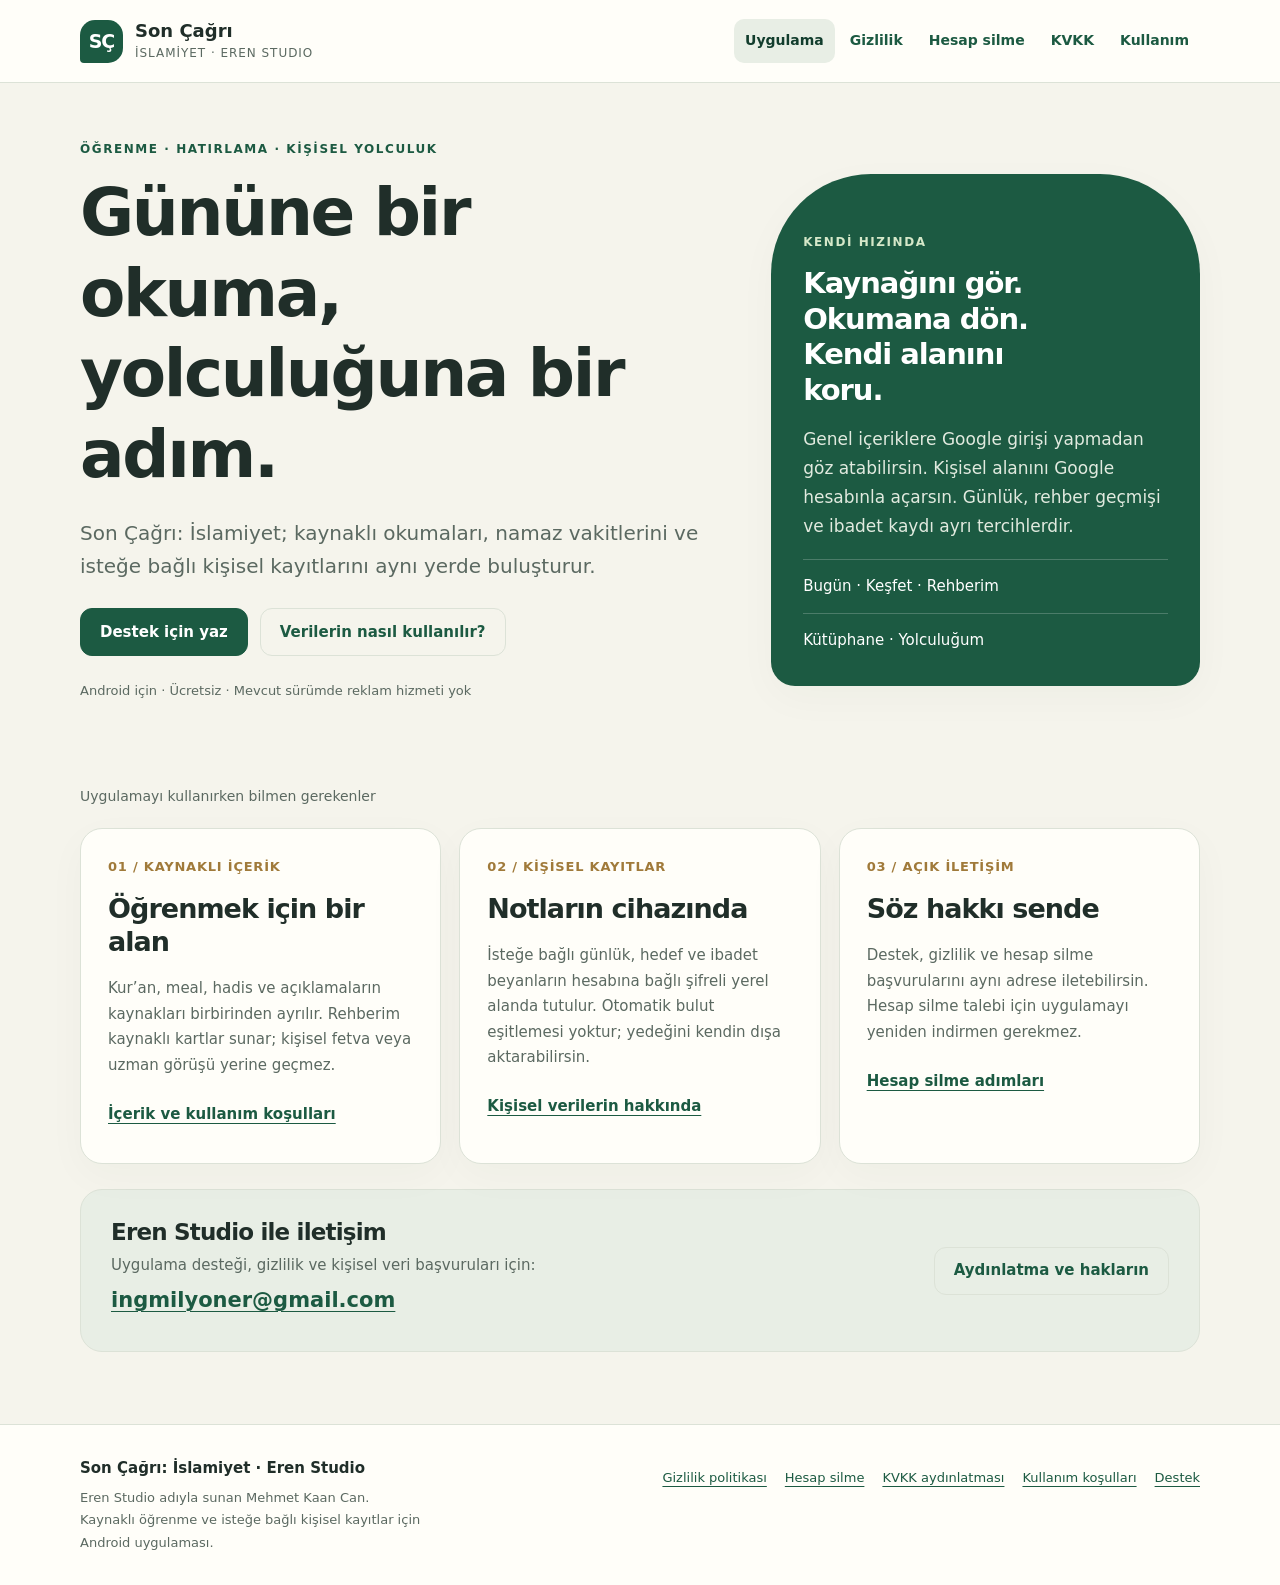
==== index.html @ 75243ef0 "Publish Son Cagri privacy, KVKK and account deletion information" ====
<!doctype html>
<html lang="tr">
<head><meta charset="utf-8"><meta name="viewport" content="width=device-width,initial-scale=1"><meta name="theme-color" content="#1c5a42"><meta name="application-name" content="Son Çağrı: İslamiyet"><meta name="description" content="Son Çağrı: İslamiyet uygulaması hakkında bilgi, destek, gizlilik ve hesap silme başvuruları."><title>Son Çağrı: İslamiyet · Eren Studio</title><link rel="stylesheet" href="style.css"></head>
<body>
<a class="skip" href="#icerik">İçeriğe geç</a>
<header class="site-header"><div class="wrap header-inner"><a class="brand" href="index.html" aria-label="Son Çağrı ana sayfa"><span class="brand-mark" aria-hidden="true">SÇ</span><span><span class="brand-name">Son Çağrı</span><span class="brand-sub">İSLAMİYET · EREN STUDIO</span></span></a><nav class="site-nav" aria-label="Ana gezinme"><a href="index.html" aria-current="page">Uygulama</a><a href="privacy.html">Gizlilik</a><a href="delete-account.html">Hesap silme</a><a href="kvkk.html">KVKK</a><a href="terms.html">Kullanım</a></nav></div></header>
<main id="icerik"><div class="wrap">
<section class="hero"><div><span class="eyebrow">Öğrenme · Hatırlama · Kişisel yolculuk</span><h1>Gününe bir okuma, yolculuğuna bir adım.</h1><p class="lead">Son Çağrı: İslamiyet; kaynaklı okumaları, namaz vakitlerini ve isteğe bağlı kişisel kayıtlarını aynı yerde buluşturur.</p><div class="actions"><a class="button" href="mailto:ingmilyoner@gmail.com?subject=Son%20Cagri%20destek">Destek için yaz</a><a class="button secondary" href="privacy.html">Verilerin nasıl kullanılır?</a></div><p class="meta">Android için · Ücretsiz · Mevcut sürümde reklam hizmeti yok</p></div><aside class="hero-panel" aria-label="Uygulamadaki alanlar"><span class="eyebrow">Kendi hızında</span><h2>Kaynağını gör.<br>Okumana dön.<br>Kendi alanını koru.</h2><p>Genel içeriklere Google girişi yapmadan göz atabilirsin. Kişisel alanını Google hesabınla açarsın. Günlük, rehber geçmişi ve ibadet kaydı ayrı tercihlerdir.</p><div class="mini-row">Bugün · Keşfet · Rehberim</div><div class="mini-row">Kütüphane · Yolculuğum</div></aside></section>
<p class="section-label">Uygulamayı kullanırken bilmen gerekenler</p>
<div class="cards"><article class="card"><span class="card-number">01 / KAYNAKLI İÇERİK</span><h2>Öğrenmek için bir alan</h2><p>Kur’an, meal, hadis ve açıklamaların kaynakları birbirinden ayrılır. Rehberim kaynaklı kartlar sunar; kişisel fetva veya uzman görüşü yerine geçmez.</p><a class="card-link" href="terms.html#icerik">İçerik ve kullanım koşulları</a></article><article class="card"><span class="card-number">02 / KİŞİSEL KAYITLAR</span><h2>Notların cihazında</h2><p>İsteğe bağlı günlük, hedef ve ibadet beyanların hesabına bağlı şifreli yerel alanda tutulur. Otomatik bulut eşitlemesi yoktur; yedeğini kendin dışa aktarabilirsin.</p><a class="card-link" href="privacy.html#kisisel-alan">Kişisel verilerin hakkında</a></article><article class="card"><span class="card-number">03 / AÇIK İLETİŞİM</span><h2>Söz hakkı sende</h2><p>Destek, gizlilik ve hesap silme başvurularını aynı adrese iletebilirsin. Hesap silme talebi için uygulamayı yeniden indirmen gerekmez.</p><a class="card-link" href="delete-account.html">Hesap silme adımları</a></article></div>
<section class="band"><div><h2>Eren Studio ile iletişim</h2><p>Uygulama desteği, gizlilik ve kişisel veri başvuruları için:</p><a class="contact-email" href="mailto:ingmilyoner@gmail.com">ingmilyoner@gmail.com</a></div><a class="button secondary" href="kvkk.html">Aydınlatma ve hakların</a></section>
</div></main>
<footer class="site-footer"><div class="wrap footer-inner"><div><p class="footer-brand">Son Çağrı: İslamiyet · Eren Studio</p><p class="footer-note">Eren Studio adıyla sunan Mehmet Kaan Can.</p><p class="footer-note">Kaynaklı öğrenme ve isteğe bağlı kişisel kayıtlar için Android uygulaması.</p></div><nav class="footer-links" aria-label="Yasal bilgiler ve destek"><a href="privacy.html">Gizlilik politikası</a><a href="delete-account.html">Hesap silme</a><a href="kvkk.html">KVKK aydınlatması</a><a href="terms.html">Kullanım koşulları</a><a href="mailto:ingmilyoner@gmail.com">Destek</a></nav></div></footer>
</body></html>
---- style.css ----
:root{color-scheme:light;--paper:#f5f4ec;--surface:#fffef9;--ink:#202e29;--muted:#5b6961;--green:#1c5a42;--green-dark:#123d2d;--soft:#e8eee5;--line:#dce2d7;--gold:#a07a3a;--radius:22px;--shadow:0 12px 40px #253e2f08}
*{box-sizing:border-box}html{scroll-behavior:smooth;scroll-padding-top:24px}body{margin:0;background:var(--paper);color:var(--ink);font-family:system-ui,-apple-system,"Segoe UI",sans-serif;font-size:17px;line-height:1.7}a{color:var(--green);text-decoration-thickness:1px;text-underline-offset:4px}a:hover{color:var(--green-dark)}a:focus-visible,summary:focus-visible{outline:3px solid var(--gold);outline-offset:4px;border-radius:4px}button,a,summary{-webkit-tap-highlight-color:transparent}.skip{position:absolute;left:16px;top:-100px;z-index:10;background:var(--surface);padding:12px 18px}.skip:focus{top:12px}.wrap{width:min(1120px,calc(100% - 48px));margin-inline:auto}.site-header{border-bottom:1px solid var(--line);background:var(--surface)}.header-inner{display:flex;justify-content:space-between;align-items:center;gap:24px;padding-block:19px}.brand{display:flex;align-items:center;gap:12px;text-decoration:none;color:var(--ink);min-height:44px}.brand-mark{display:grid;place-items:center;width:43px;height:43px;background:var(--green);color:#fff;border-radius:15px 15px 15px 4px;font-size:19px;letter-spacing:-1px;font-weight:750;flex-shrink:0}.brand-name{display:block;font-size:18px;font-weight:750;line-height:1.3}.brand-sub{display:block;color:var(--muted);font-size:12px;letter-spacing:.08em}.site-nav{display:flex;gap:4px;flex-wrap:wrap;justify-content:flex-end}.site-nav a{display:inline-flex;align-items:center;min-height:44px;padding:8px 11px;border-radius:10px;font-size:14px;font-weight:600;text-decoration:none;white-space:nowrap}.site-nav a[aria-current="page"]{background:var(--soft);color:var(--green-dark)}main{padding-block:56px 72px}.eyebrow{display:block;color:var(--green);font-size:12px;font-weight:750;letter-spacing:.13em;text-transform:uppercase;margin-bottom:14px}h1,h2,h3,p{margin-top:0}h1,h2,h3{line-height:1.22;letter-spacing:-.035em}h1{font-size:clamp(35px,5.1vw,63px);font-weight:650;margin-bottom:22px;max-width:850px}h2{font-size:27px;font-weight:650;margin-bottom:17px}h3{font-size:20px;font-weight:650;margin-bottom:11px}p{margin-bottom:18px}.lead{font-size:20px;line-height:1.65;color:var(--muted);max-width:780px}.meta{font-size:13px;color:var(--muted);margin-top:24px}.hero{display:grid;grid-template-columns:1.2fr .8fr;gap:48px;align-items:center;padding-bottom:52px}.hero h1{font-size:clamp(38px,5.5vw,66px)}.hero-panel{background:var(--green);border-radius:100px 100px 24px 24px;padding:58px 32px 32px;color:#fff;box-shadow:var(--shadow)}.hero-panel .eyebrow{color:#d5e8c9}.hero-panel h2{font-size:29px;max-width:280px}.hero-panel p{color:#e1eadf}.hero-panel .mini-row{padding-block:14px;border-top:1px solid #ffffff35;font-size:15px}.hero-panel .mini-row:last-child{padding-bottom:0}.button{display:inline-flex;align-items:center;justify-content:center;gap:8px;min-height:48px;padding:11px 19px;border:1px solid var(--green);border-radius:12px;background:var(--green);color:#fff;font-weight:650;font-size:15px;text-decoration:none;line-height:1.5}.button:hover{background:var(--green-dark);color:#fff}.button.secondary{background:transparent;color:var(--green);border-color:var(--line)}.button.secondary:hover{background:var(--soft)}.actions{display:flex;flex-wrap:wrap;gap:12px;margin-block:25px 10px}.section-label{padding-top:12px;margin-bottom:20px;font-size:14px;color:var(--muted)}.cards{display:grid;grid-template-columns:repeat(3,minmax(0,1fr));gap:18px}.card{padding:27px;background:var(--surface);border:1px solid var(--line);border-radius:var(--radius);box-shadow:var(--shadow)}.card p{font-size:15px;color:var(--muted);margin-bottom:0}.card a.card-link{display:inline-flex;align-items:center;min-height:44px;margin-top:14px;font-size:15px;font-weight:650}.card-number{color:var(--gold);font-size:13px;font-weight:750;letter-spacing:.06em;display:block;margin-bottom:15px}.band{margin-top:25px;padding:28px 30px;border:1px solid var(--line);border-radius:var(--radius);background:var(--soft);display:flex;align-items:center;justify-content:space-between;gap:25px}.band h2{font-size:23px;margin-bottom:7px}.band p{margin:0;color:var(--muted);font-size:15px}.page-intro{padding-bottom:30px;border-bottom:1px solid var(--line);margin-bottom:35px}.page-intro h1{font-size:clamp(34px,4.5vw,50px)}.document-layout{display:grid;grid-template-columns:220px minmax(0,1fr);gap:48px}.toc{align-self:start;position:sticky;top:20px}.toc-title{font-size:12px;letter-spacing:.1em;text-transform:uppercase;color:var(--muted);font-weight:700;margin-bottom:11px}.toc a{display:flex;align-items:center;min-height:44px;padding:7px 0;font-size:14px;text-decoration:none;border-bottom:1px solid var(--line);line-height:1.5}.prose{max-width:810px;min-width:0}.prose section{margin-bottom:36px}.prose h2{font-size:25px}.prose h3{font-size:19px;margin-top:24px}.prose p,.prose li{font-size:16px;line-height:1.8}.prose ul,.prose ol{padding-left:24px;margin-block:14px 20px}.prose li{padding-left:3px;margin-bottom:9px}.prose strong{font-weight:700}.note{padding:19px 22px;border-left:3px solid var(--green);border-radius:0 12px 12px 0;background:var(--soft);font-size:15px;line-height:1.75;margin-block:22px}.note p:last-child{margin-bottom:0}.contact-box{background:var(--surface);padding:27px;border:1px solid var(--line);border-radius:var(--radius);margin-block:25px}.contact-email{display:inline-flex;align-items:center;min-height:44px;font-weight:650;font-size:clamp(17px,2vw,21px);overflow-wrap:anywhere;word-break:break-word}.contact-box p{margin-bottom:10px}.contact-box .small{margin-bottom:0}.small{font-size:14px!important;color:var(--muted)}.flow-list{list-style:none;padding:0!important;counter-reset:flow}.flow-list li{counter-increment:flow;position:relative;padding:0 0 19px 47px!important;margin:0 0 20px;border-bottom:1px solid var(--line)}.flow-list li::before{content:counter(flow);position:absolute;left:0;top:1px;display:grid;place-items:center;width:30px;height:30px;border-radius:50%;background:var(--soft);color:var(--green);font-size:14px;font-weight:750}.flow-list li strong{display:block;margin-bottom:4px}details{background:var(--surface);border:1px solid var(--line);border-radius:14px;margin-bottom:12px;padding:0 19px}summary{cursor:pointer;min-height:52px;padding-block:14px;font-weight:650;font-size:16px}details p{font-size:15px!important;padding-top:3px}code{font-family:ui-monospace,SFMono-Regular,Consolas,monospace;font-size:.86em;background:var(--soft);padding:2px 6px;border-radius:4px;overflow-wrap:anywhere}.site-footer{border-top:1px solid var(--line);background:var(--surface);padding-block:31px}.footer-inner{display:flex;align-items:flex-start;justify-content:space-between;gap:30px}.footer-brand{font-size:15px;font-weight:650;margin-bottom:6px}.footer-note{font-size:13px;color:var(--muted);max-width:390px;margin:0}.footer-links{display:flex;flex-wrap:wrap;justify-content:flex-end;gap:4px 18px;max-width:580px}.footer-links a{display:inline-flex;align-items:center;min-height:44px;font-size:13px}.divider{height:1px;background:var(--line);margin-block:30px}
@media(max-width:900px){.header-inner{align-items:flex-start;gap:12px;flex-direction:column}.site-nav{justify-content:flex-start;margin-left:-10px}.hero{gap:25px}.hero-panel{padding:45px 25px 25px}.cards{grid-template-columns:1fr 1fr}.cards .card:last-child{grid-column:1/-1}.document-layout{grid-template-columns:180px minmax(0,1fr);gap:28px}.footer-inner{flex-direction:column;gap:17px}.footer-links{justify-content:flex-start}}
@media(max-width:620px){.wrap{width:calc(100% - 32px)}body{font-size:16px}.header-inner{padding-block:16px}.site-nav{gap:0}.site-nav a{font-size:13px;padding-inline:9px}main{padding-block:35px 47px}.hero{grid-template-columns:1fr;padding-bottom:30px;gap:20px}.hero h1{font-size:43px}.lead{font-size:18px}.hero-panel{border-radius:50px 50px 20px 20px;padding:33px 25px 25px}.hero-panel h2{max-width:none;font-size:26px}.cards{grid-template-columns:1fr}.cards .card:last-child{grid-column:auto}.card{padding:23px}.band{display:block;padding:24px}.band .button{margin-top:20px}.document-layout{display:block}.toc{position:static;display:flex;gap:6px;flex-wrap:wrap;margin-bottom:30px}.toc-title{width:100%;margin-bottom:2px}.toc a{border:1px solid var(--line);border-radius:9px;min-height:44px;padding:8px 10px;font-size:12px}.page-intro{padding-bottom:21px;margin-bottom:26px}.page-intro h1{font-size:36px}.prose h2{font-size:24px}.prose section{margin-bottom:30px}.contact-box{padding:23px}.actions .button{width:100%}.site-footer{padding-block:23px}.footer-links{gap:2px 16px}.note{padding:16px 18px}}
@media(prefers-reduced-motion:reduce){html{scroll-behavior:auto}}
@media print{body{background:#fff;color:#000}.site-header,.toc,.site-footer,.skip,.actions{display:none}main{padding:0}.wrap{width:100%}.document-layout{display:block}.prose{max-width:none}.note,.contact-box{break-inside:avoid;box-shadow:none}a{color:inherit}}
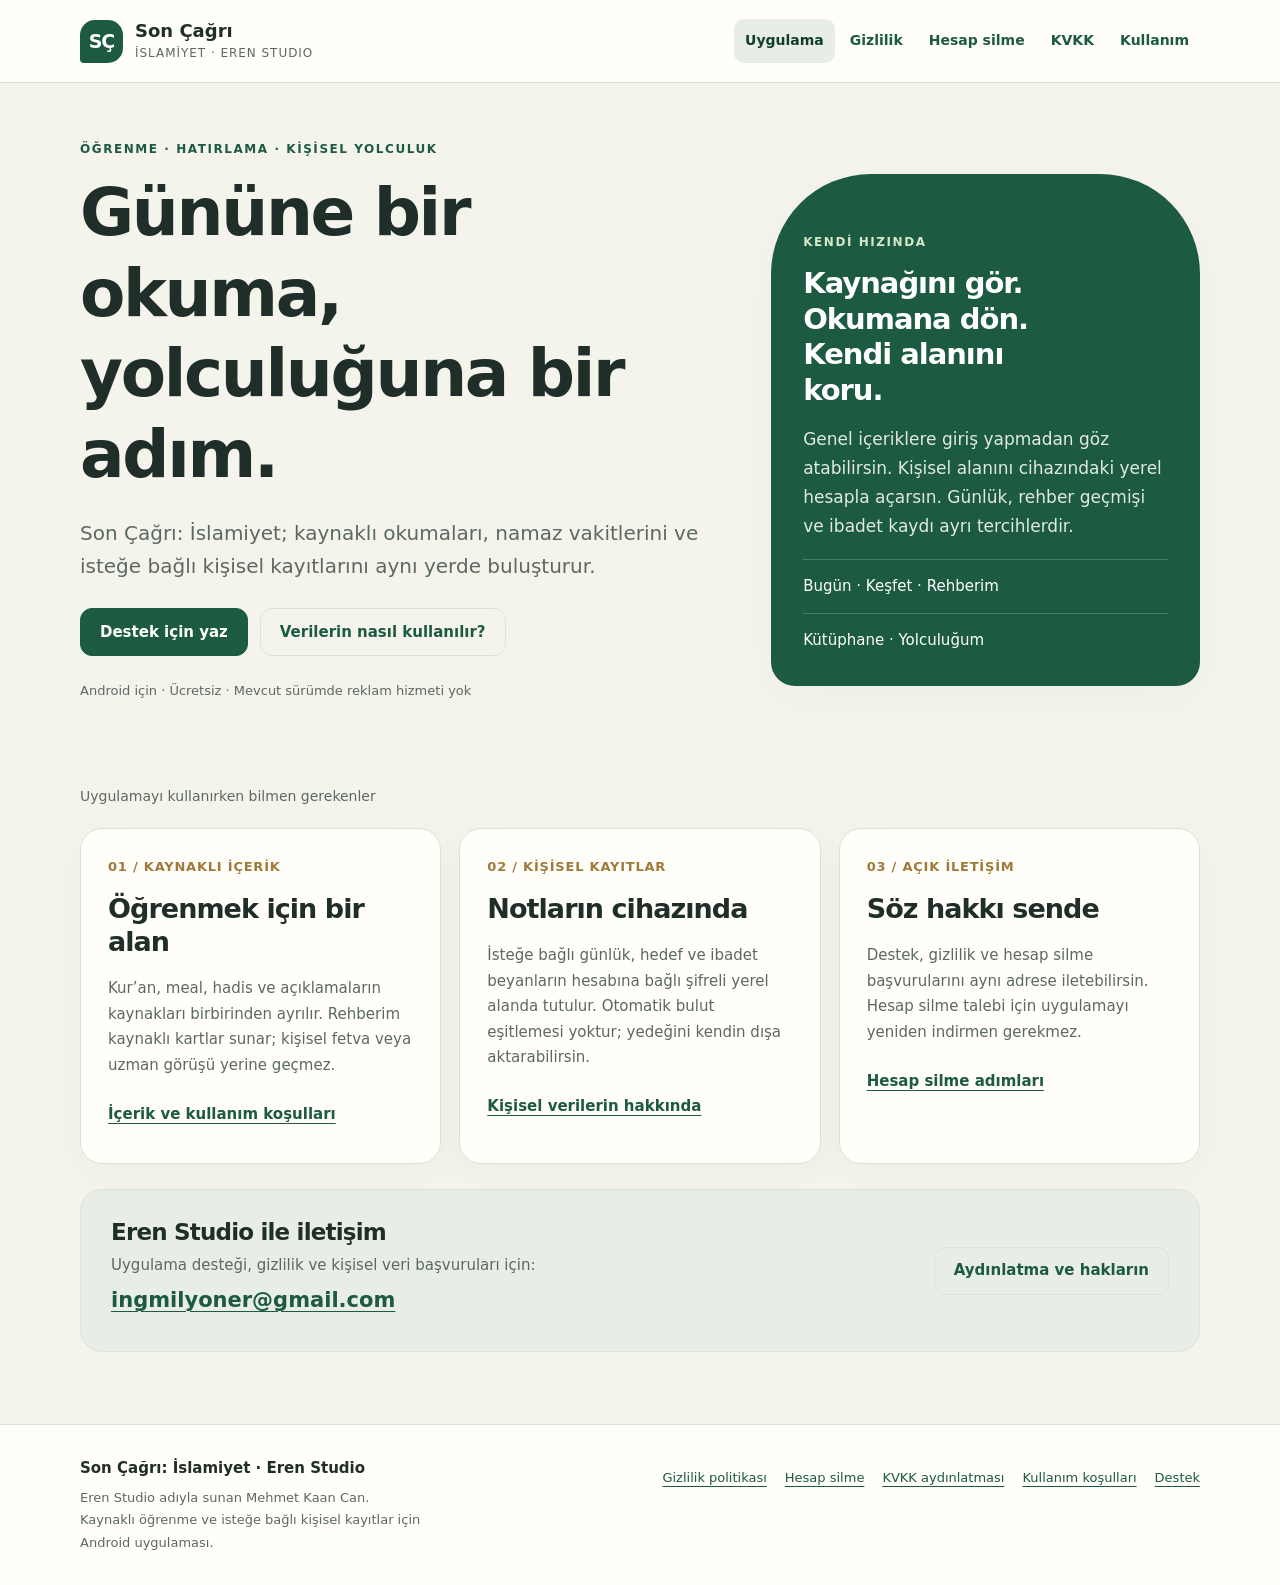
==== commit 789a1d5f: "Update local account privacy, recovery and deletion notices" ====
--- a/index.html
+++ b/index.html
@@ -5,7 +5,7 @@
 <a class="skip" href="#icerik">İçeriğe geç</a>
 <header class="site-header"><div class="wrap header-inner"><a class="brand" href="index.html" aria-label="Son Çağrı ana sayfa"><span class="brand-mark" aria-hidden="true">SÇ</span><span><span class="brand-name">Son Çağrı</span><span class="brand-sub">İSLAMİYET · EREN STUDIO</span></span></a><nav class="site-nav" aria-label="Ana gezinme"><a href="index.html" aria-current="page">Uygulama</a><a href="privacy.html">Gizlilik</a><a href="delete-account.html">Hesap silme</a><a href="kvkk.html">KVKK</a><a href="terms.html">Kullanım</a></nav></div></header>
 <main id="icerik"><div class="wrap">
-<section class="hero"><div><span class="eyebrow">Öğrenme · Hatırlama · Kişisel yolculuk</span><h1>Gününe bir okuma, yolculuğuna bir adım.</h1><p class="lead">Son Çağrı: İslamiyet; kaynaklı okumaları, namaz vakitlerini ve isteğe bağlı kişisel kayıtlarını aynı yerde buluşturur.</p><div class="actions"><a class="button" href="mailto:ingmilyoner@gmail.com?subject=Son%20Cagri%20destek">Destek için yaz</a><a class="button secondary" href="privacy.html">Verilerin nasıl kullanılır?</a></div><p class="meta">Android için · Ücretsiz · Mevcut sürümde reklam hizmeti yok</p></div><aside class="hero-panel" aria-label="Uygulamadaki alanlar"><span class="eyebrow">Kendi hızında</span><h2>Kaynağını gör.<br>Okumana dön.<br>Kendi alanını koru.</h2><p>Genel içeriklere Google girişi yapmadan göz atabilirsin. Kişisel alanını Google hesabınla açarsın. Günlük, rehber geçmişi ve ibadet kaydı ayrı tercihlerdir.</p><div class="mini-row">Bugün · Keşfet · Rehberim</div><div class="mini-row">Kütüphane · Yolculuğum</div></aside></section>
+<section class="hero"><div><span class="eyebrow">Öğrenme · Hatırlama · Kişisel yolculuk</span><h1>Gününe bir okuma, yolculuğuna bir adım.</h1><p class="lead">Son Çağrı: İslamiyet; kaynaklı okumaları, namaz vakitlerini ve isteğe bağlı kişisel kayıtlarını aynı yerde buluşturur.</p><div class="actions"><a class="button" href="mailto:ingmilyoner@gmail.com?subject=Son%20Cagri%20destek">Destek için yaz</a><a class="button secondary" href="privacy.html">Verilerin nasıl kullanılır?</a></div><p class="meta">Android için · Ücretsiz · Mevcut sürümde reklam hizmeti yok</p></div><aside class="hero-panel" aria-label="Uygulamadaki alanlar"><span class="eyebrow">Kendi hızında</span><h2>Kaynağını gör.<br>Okumana dön.<br>Kendi alanını koru.</h2><p>Genel içeriklere giriş yapmadan göz atabilirsin. Kişisel alanını cihazındaki yerel hesapla açarsın. Günlük, rehber geçmişi ve ibadet kaydı ayrı tercihlerdir.</p><div class="mini-row">Bugün · Keşfet · Rehberim</div><div class="mini-row">Kütüphane · Yolculuğum</div></aside></section>
 <p class="section-label">Uygulamayı kullanırken bilmen gerekenler</p>
 <div class="cards"><article class="card"><span class="card-number">01 / KAYNAKLI İÇERİK</span><h2>Öğrenmek için bir alan</h2><p>Kur’an, meal, hadis ve açıklamaların kaynakları birbirinden ayrılır. Rehberim kaynaklı kartlar sunar; kişisel fetva veya uzman görüşü yerine geçmez.</p><a class="card-link" href="terms.html#icerik">İçerik ve kullanım koşulları</a></article><article class="card"><span class="card-number">02 / KİŞİSEL KAYITLAR</span><h2>Notların cihazında</h2><p>İsteğe bağlı günlük, hedef ve ibadet beyanların hesabına bağlı şifreli yerel alanda tutulur. Otomatik bulut eşitlemesi yoktur; yedeğini kendin dışa aktarabilirsin.</p><a class="card-link" href="privacy.html#kisisel-alan">Kişisel verilerin hakkında</a></article><article class="card"><span class="card-number">03 / AÇIK İLETİŞİM</span><h2>Söz hakkı sende</h2><p>Destek, gizlilik ve hesap silme başvurularını aynı adrese iletebilirsin. Hesap silme talebi için uygulamayı yeniden indirmen gerekmez.</p><a class="card-link" href="delete-account.html">Hesap silme adımları</a></article></div>
 <section class="band"><div><h2>Eren Studio ile iletişim</h2><p>Uygulama desteği, gizlilik ve kişisel veri başvuruları için:</p><a class="contact-email" href="mailto:ingmilyoner@gmail.com">ingmilyoner@gmail.com</a></div><a class="button secondary" href="kvkk.html">Aydınlatma ve hakların</a></section>
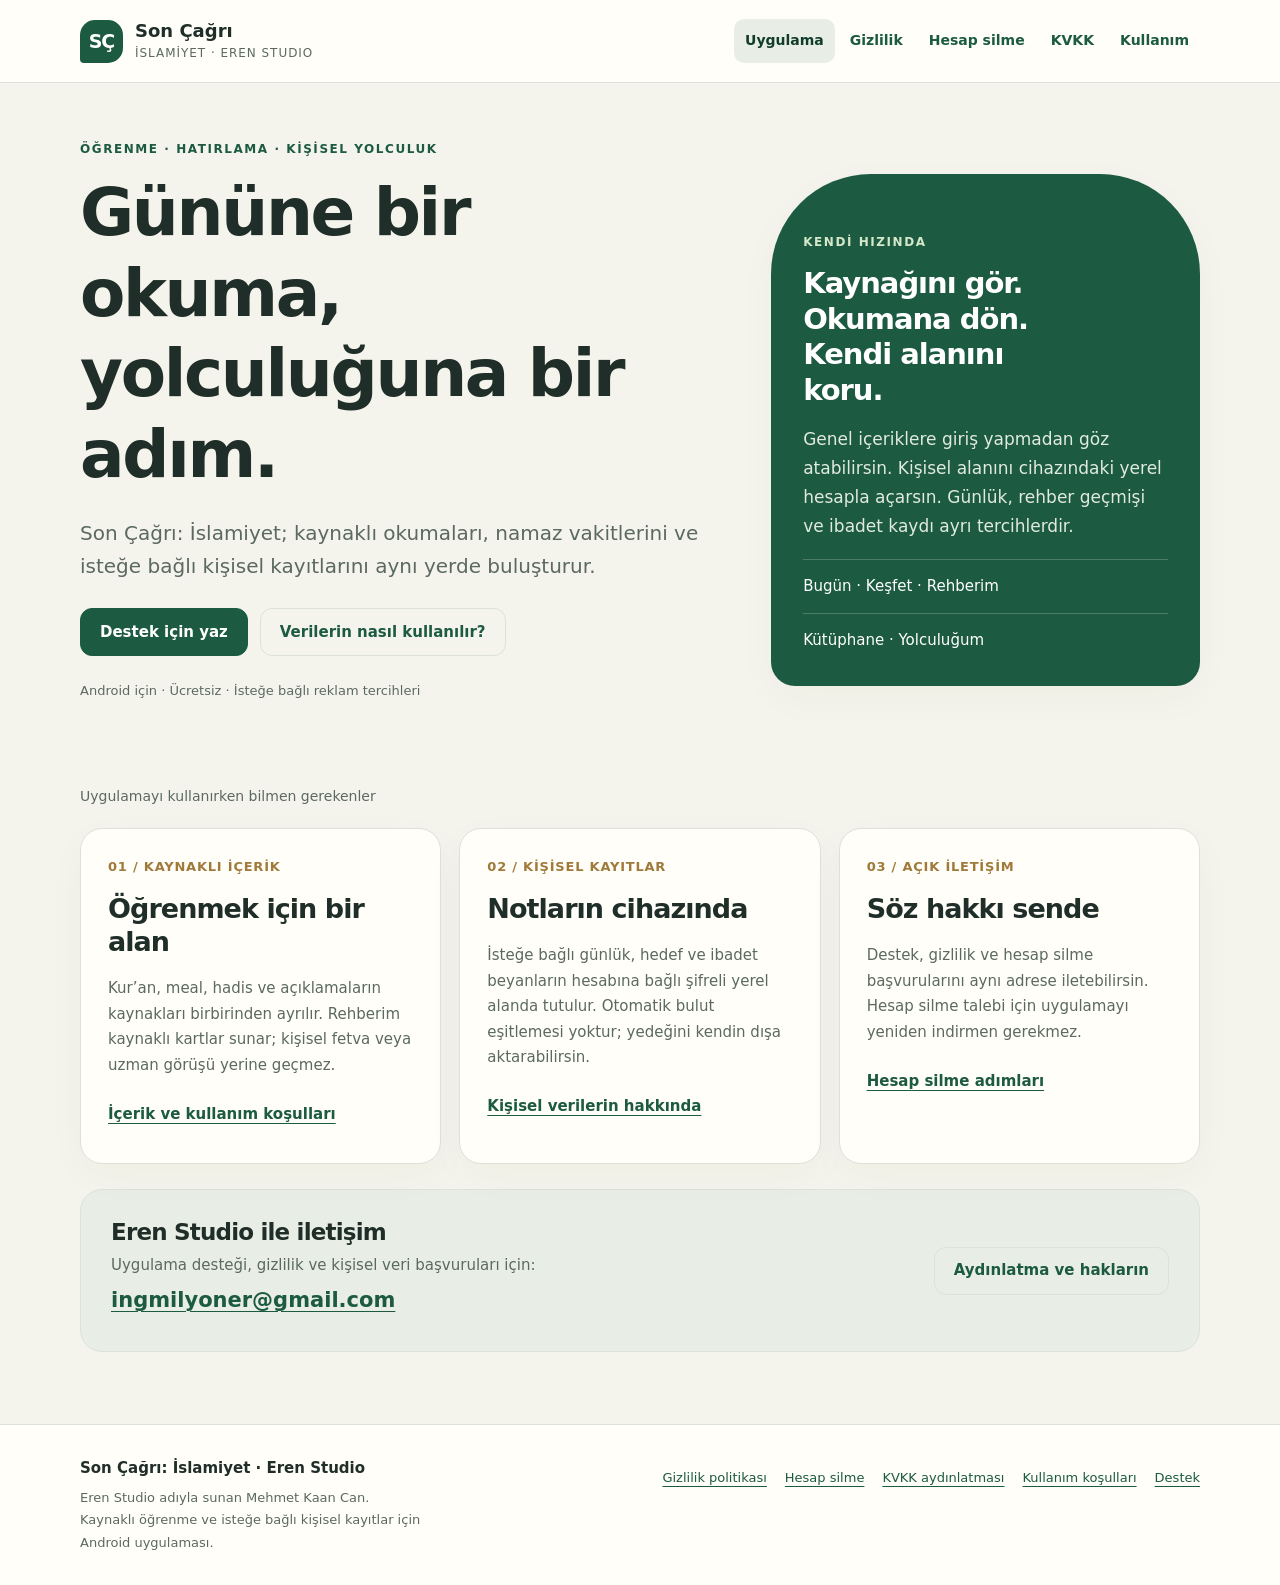
==== commit 47855cbd: "Correct public overview ads disclosure" ====
--- a/index.html
+++ b/index.html
@@ -5,7 +5,7 @@
 <a class="skip" href="#icerik">İçeriğe geç</a>
 <header class="site-header"><div class="wrap header-inner"><a class="brand" href="index.html" aria-label="Son Çağrı ana sayfa"><span class="brand-mark" aria-hidden="true">SÇ</span><span><span class="brand-name">Son Çağrı</span><span class="brand-sub">İSLAMİYET · EREN STUDIO</span></span></a><nav class="site-nav" aria-label="Ana gezinme"><a href="index.html" aria-current="page">Uygulama</a><a href="privacy.html">Gizlilik</a><a href="delete-account.html">Hesap silme</a><a href="kvkk.html">KVKK</a><a href="terms.html">Kullanım</a></nav></div></header>
 <main id="icerik"><div class="wrap">
-<section class="hero"><div><span class="eyebrow">Öğrenme · Hatırlama · Kişisel yolculuk</span><h1>Gününe bir okuma, yolculuğuna bir adım.</h1><p class="lead">Son Çağrı: İslamiyet; kaynaklı okumaları, namaz vakitlerini ve isteğe bağlı kişisel kayıtlarını aynı yerde buluşturur.</p><div class="actions"><a class="button" href="mailto:ingmilyoner@gmail.com?subject=Son%20Cagri%20destek">Destek için yaz</a><a class="button secondary" href="privacy.html">Verilerin nasıl kullanılır?</a></div><p class="meta">Android için · Ücretsiz · Mevcut sürümde reklam hizmeti yok</p></div><aside class="hero-panel" aria-label="Uygulamadaki alanlar"><span class="eyebrow">Kendi hızında</span><h2>Kaynağını gör.<br>Okumana dön.<br>Kendi alanını koru.</h2><p>Genel içeriklere giriş yapmadan göz atabilirsin. Kişisel alanını cihazındaki yerel hesapla açarsın. Günlük, rehber geçmişi ve ibadet kaydı ayrı tercihlerdir.</p><div class="mini-row">Bugün · Keşfet · Rehberim</div><div class="mini-row">Kütüphane · Yolculuğum</div></aside></section>
+<section class="hero"><div><span class="eyebrow">Öğrenme · Hatırlama · Kişisel yolculuk</span><h1>Gününe bir okuma, yolculuğuna bir adım.</h1><p class="lead">Son Çağrı: İslamiyet; kaynaklı okumaları, namaz vakitlerini ve isteğe bağlı kişisel kayıtlarını aynı yerde buluşturur.</p><div class="actions"><a class="button" href="mailto:ingmilyoner@gmail.com?subject=Son%20Cagri%20destek">Destek için yaz</a><a class="button secondary" href="privacy.html">Verilerin nasıl kullanılır?</a></div><p class="meta">Android için · Ücretsiz · İsteğe bağlı reklam tercihleri</p></div><aside class="hero-panel" aria-label="Uygulamadaki alanlar"><span class="eyebrow">Kendi hızında</span><h2>Kaynağını gör.<br>Okumana dön.<br>Kendi alanını koru.</h2><p>Genel içeriklere giriş yapmadan göz atabilirsin. Kişisel alanını cihazındaki yerel hesapla açarsın. Günlük, rehber geçmişi ve ibadet kaydı ayrı tercihlerdir.</p><div class="mini-row">Bugün · Keşfet · Rehberim</div><div class="mini-row">Kütüphane · Yolculuğum</div></aside></section>
 <p class="section-label">Uygulamayı kullanırken bilmen gerekenler</p>
 <div class="cards"><article class="card"><span class="card-number">01 / KAYNAKLI İÇERİK</span><h2>Öğrenmek için bir alan</h2><p>Kur’an, meal, hadis ve açıklamaların kaynakları birbirinden ayrılır. Rehberim kaynaklı kartlar sunar; kişisel fetva veya uzman görüşü yerine geçmez.</p><a class="card-link" href="terms.html#icerik">İçerik ve kullanım koşulları</a></article><article class="card"><span class="card-number">02 / KİŞİSEL KAYITLAR</span><h2>Notların cihazında</h2><p>İsteğe bağlı günlük, hedef ve ibadet beyanların hesabına bağlı şifreli yerel alanda tutulur. Otomatik bulut eşitlemesi yoktur; yedeğini kendin dışa aktarabilirsin.</p><a class="card-link" href="privacy.html#kisisel-alan">Kişisel verilerin hakkında</a></article><article class="card"><span class="card-number">03 / AÇIK İLETİŞİM</span><h2>Söz hakkı sende</h2><p>Destek, gizlilik ve hesap silme başvurularını aynı adrese iletebilirsin. Hesap silme talebi için uygulamayı yeniden indirmen gerekmez.</p><a class="card-link" href="delete-account.html">Hesap silme adımları</a></article></div>
 <section class="band"><div><h2>Eren Studio ile iletişim</h2><p>Uygulama desteği, gizlilik ve kişisel veri başvuruları için:</p><a class="contact-email" href="mailto:ingmilyoner@gmail.com">ingmilyoner@gmail.com</a></div><a class="button secondary" href="kvkk.html">Aydınlatma ve hakların</a></section>
